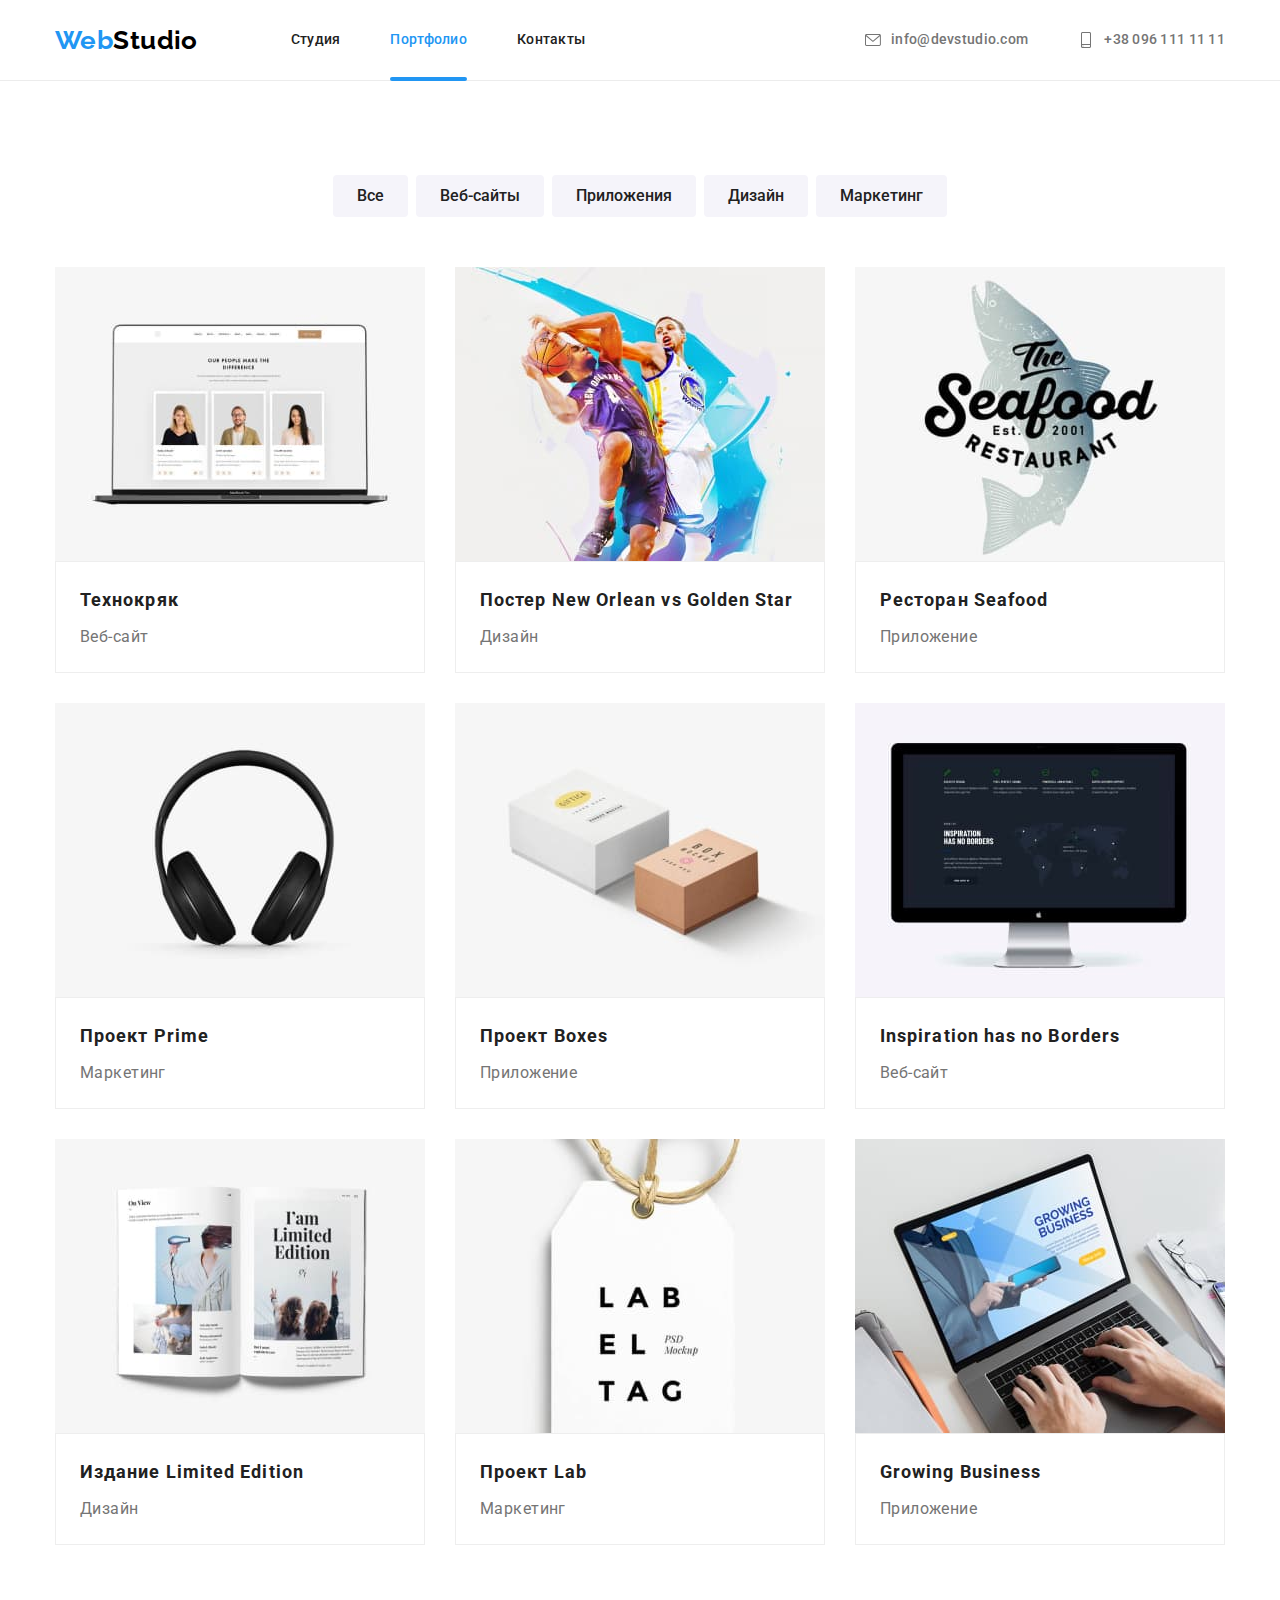
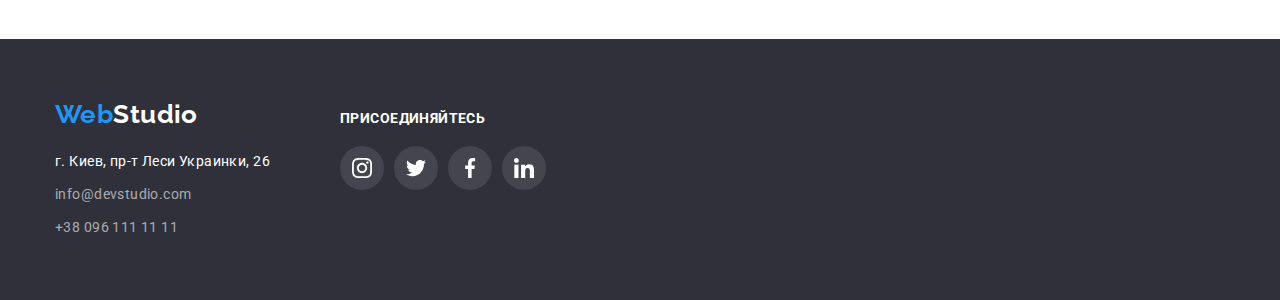
==== portfolio.html @ 27c14722 "files from previous work added" ====
<!DOCTYPE html>
<html lang="ru">

<head>
    <meta charset="UTF-8">
    <meta http-equiv="X-UA-Compatible" content="IE=edge">
    <meta name="viewport" content="width=device-width, initial-scale=1.0">
    <title>WebStudio</title>
    <link rel="preconnect" href="https://fonts.googleapis.com">
    <link rel="preconnect" href="https://fonts.gstatic.com" crossorigin>
    <link href="https://fonts.googleapis.com/css2?family=Raleway:wght@700&family=Roboto:wght@400;500;700;900&display=swap"
        rel="stylesheet">
    <link rel="stylesheet" href="https://cdnjs.cloudflare.com/ajax/libs/modern-normalize/1.1.0/modern-normalize.min.css">
    <link rel="stylesheet" href="./css/styles.css">
</head>

<body>
    <header class="header">
        <div class="container main-nav">
            <nav class="nav">
                <a href="#" lang="en" class="link logo"> <span>Web</span>Studio</a>
                <ul class="site-nav">
                    <li class="item"><a href="./index.html" class="link">Студия</a></li>
                    <li class="item"><a href="./portfolio.html" class="link current">Портфолио</a></li>
                    <li class="item"><a href="" class="link">Контакты</a></li>
                </ul>
            </nav>
            <ul class="contact-list">
                <li class="item">
                    <a href="mailto:info@devstudio.com" class="link contacts contacts-mail">
                        <svg class="contact-icon" width="16" height="16">
                            <use href="./images/icons.svg#icon-envelope"></use>
                        </svg>
                        info@devstudio.com
                    </a>
                </li>
                <li class="item">
                    <a href="tel:+380961111111" class="link contacts contacts-tel">
                        <svg class="contact-icon" width="16" height="16">
                            <use href="./images/icons.svg#icon-smartphone"></use>
                        </svg>
                        +38 096 111 11 11
                    </a>
                </li>
            </ul>
        </div>
    </header>
    <main>
        <section class="section portfolio-section">
            <div class="container">
                <h2 class="visually-hidden">Портфолио</h2>
                <ul class="list button-list">
                    <li class="item"><button type="button" class="button portfolio-button">Все</button></li>
                    <li class="item"><button type="button" class="button portfolio-button">Веб-сайты</button></li>
                    <li class="item"><button type="button" class="button portfolio-button">Приложения</button></li>
                    <li class="item"><button type="button" class="button portfolio-button">Дизайн</button></li>
                    <li class="item"><button type="button" class="button portfolio-button">Маркетинг</button></li>
                </ul>
                            
                <ul class="list portfolio-list">
                    <li class="item">
                        <a href="" class="link">
                            <div class="box">
                                <img src="./images/portfolio-1.jpg" alt="Визитки специалистов" width="370">
                                <p class="overlay">Ресурс предлагает комплексные предложения с разным уровнем функционала и сервисов. Все это позволит
                                    посетителю получить исчерпывающие сведения о компании или частном лице.</p>
                            </div>                            
                            <div class="portfolio-info">
                                <h3 class="title portfolio-title">Технокряк</h3>
                                <p class="portfolio-category">Веб-сайт</p>
                            </div>                            
                        </a>
                    </li>
                    <li class="item">
                        <a href="" class="link">
                            <div class="box">
                                <img src="./images/portfolio-2.jpg" alt="Двое мужчин играют в баскетбол" width="370">
                                <p class="overlay">Ресурс предлагает комплексные предложения с разным уровнем функционала и сервисов. Все это
                                    позволит посетителю получить исчерпывающие сведения о компании или частном лице.</p>
                            </div>                            
                            <div class="portfolio-info">
                                <h3 class="title portfolio-title">Постер <span lang="en">New Orlean vs Golden Star</span></h3>
                                <p class="portfolio-category">Дизайн</p>
                            </div>                            
                        </a>
                    </li>
                    <li class="item">
                        <a href="" class="link">
                            <div class="box">
                                <img src="./images/portfolio-3.jpg" alt="Эмблема ресторана с рыбой" width="370">
                                <p class="overlay">Ресурс предлагает комплексные предложения с разным уровнем функционала и сервисов. Все это
                                    позволит посетителю получить исчерпывающие сведения о компании или частном лице.</p>
                            </div>                            
                            <div class="portfolio-info">
                                <h3 class="title portfolio-title">Ресторан <span lang="en">Seafood</span></h3>
                                <p class="portfolio-category">Приложение</p>
                            </div>                            
                        </a>
                    </li>
                    <li class="item">
                        <a href="" class="link">
                            <div class="box">
                                <img src="./images/portfolio-4.jpg" alt="Наушники" width="370">
                                <p class="overlay">Ресурс предлагает комплексные предложения с разным уровнем функционала и сервисов. Все это
                                    позволит посетителю получить исчерпывающие сведения о компании или частном лице.</p>
                            </div>                            
                            <div class="portfolio-info">
                                <h3 class="title portfolio-title">Проект <span lang="en">Prime</span></h3>
                                <p class="portfolio-category">Маркетинг</p>
                            </div>                            
                        </a>
                    </li>
                    <li class="item">
                        <a href="" class="link">
                            <div class="box">
                                <img src="./images/portfolio-5.jpg" alt="Две коробки" width="370">
                                <p class="overlay">Ресурс предлагает комплексные предложения с разным уровнем функционала и сервисов. Все это
                                    позволит посетителю получить исчерпывающие сведения о компании или частном лице.</p>
                            </div>                            
                            <div class="portfolio-info">
                                <h3 class="title portfolio-title">Проект <span lang="en">Boxes</span></h3>
                                <p class="portfolio-category">Приложение</p>
                            </div>                            
                        </a>
                    </li>
                    <li class="item">
                        <a href="" class="link">
                            <div class="box">
                                <img src="./images/portfolio-6.jpg" alt="Монитор с текстом" width="370">
                                <p class="overlay">Ресурс предлагает комплексные предложения с разным уровнем функционала и сервисов. Все это
                                    позволит посетителю получить исчерпывающие сведения о компании или частном лице.</p>
                            </div>                            
                            <div class="portfolio-info">
                                <h3 lang="en" class="title portfolio-title">Inspiration has no Borders</h3>
                                <p class="portfolio-category">Веб-сайт</p>
                            </div>                            
                        </a>
                    </li>
                    <li class="item">
                        <a href="" class="link">
                            <div class="box">
                                <img src="./images/portfolio-7.jpg" alt="Раскрытый журнал" width="370">
                                <p class="overlay">Ресурс предлагает комплексные предложения с разным уровнем функционала и сервисов. Все это
                                    позволит посетителю получить исчерпывающие сведения о компании или частном лице.</p>
                            </div>                            
                            <div class="portfolio-info">
                                <h3 class="title portfolio-title">Издание <span lang="en">Limited Edition</span></h3>
                                <p class="portfolio-category">Дизайн</p>
                            </div>                            
                        </a>
                    </li>
                    <li class="item">
                        <a href="" class="link">
                            <div class="box">
                                <img src="./images/portfolio-8.jpg" alt="Этикетка с надписью" width="370">
                                <p class="overlay">Ресурс предлагает комплексные предложения с разным уровнем функционала и сервисов. Все это
                                    позволит посетителю получить исчерпывающие сведения о компании или частном лице.</p>
                            </div>                            
                            <div class="portfolio-info">
                                <h3 class="title portfolio-title">Проект <span lang="en">Lab</span></h3>
                                <p class="portfolio-category">Маркетинг</p>
                            </div>                            
                        </a>
                    </li>
                    <li class="item">
                        <a href="" class="link">
                            <div class="box">
                                <img src="./images/portfolio-9.jpg" alt="Руки на клавиатуре ноутбука" width="370">
                                <p class="overlay">Ресурс предлагает комплексные предложения с разным уровнем функционала и сервисов. Все это
                                    позволит посетителю получить исчерпывающие сведения о компании или частном лице.</p>
                            </div>                            
                            <div class="portfolio-info">
                                <h3 lang="en" class="title portfolio-title">Growing Business</h3>
                                <p class="portfolio-category">Приложение</p>
                            </div>                            
                        </a>
                    </li>
                </ul>
            </div>
        </section>
    </main>
    <footer class="footer">
        <div class="container">
            <section class="footer-contacts">
                <a href="#" lang="en" class="link logo"> <span>Web</span>Studio</a>
                <ul>
                    <li>
                        <address class="address">
                            г. Киев, пр-т Леси Украинки, 26
                        </address>
                    </li>
                    <li>
                        <a href="mailto:info@devstudio.com" class="link footer-contacts">info@devstudio.com</a>
                    </li>
                    <li>
                        <a href="tel:+380961111111" class="link footer-contacts">+38 096 111 11 11</a>
                    </li>
                </ul>
            </section>
            <section class="footer-soc-media">
                <h3 class="footer-soc-title">Присоединяйтесь</h3>
                <ul class="footer-soc-list list">
                    <li class="footer-soc-item">
                        <a href="" class="footer-soc-link link">
                            <svg class="footer-soc-icon" width="20" height="20">
                                <use href="./images/icons.svg#icon-instagram-2"></use>
                            </svg>
                        </a>
                    </li>
                    <li class="footer-soc-item">
                        <a href="" class="footer-soc-link link">
                            <svg class="footer-soc-icon" width="20" height="20">
                                <use href="./images/icons.svg#icon-twitter-1"></use>
                            </svg>
                        </a>
                    </li>
                    <li class="footer-soc-item">
                        <a href="" class="footer-soc-link link">
                            <svg class="footer-soc-icon" width="20" height="20">
                                <use href="./images/icons.svg#icon-facebook-1"></use>
                            </svg>
                        </a>
                    </li>
                    <li class="footer-soc-item">
                        <a href="" class="footer-soc-link link">
                            <svg class="footer-soc-icon" width="20" height="20">
                                <use href="./images/icons.svg#icon-linkedin-1"></use>
                            </svg>
                        </a>
                    </li>
                </ul>
            </section>
    
        </div>
    </footer>
</body>
        
</html>
---- css/styles.css ----
:root {
    --primary-text-color: #757575;
    --title-text-color: #212121;
    --accent-color: #2196F3;
    --primary-bg-color: #E5E5E5;
    --secondary-bg-color: #F5F4FA;
    --typical-margin: 30px;
}

/* Styles reset */
p,
h1,
h2,
h3,
h4,
h5,
h6 {
    margin: 0;
}

ul {
    margin: 0;
    padding-left: 0;
    list-style: none;
}

button {
    cursor: pointer;
}

a {
    color: currentColor;
}

img {
    display: block;
}

/* Common styles */
body {
    background-color: #FFFFFF;
    color: var(--primary-text-color);
    font-family: Roboto, sans-serif;
    letter-spacing: 0.03em;
    font-size: 14px;
}

.section {
    padding-top: 94px;
    padding-bottom: 94px;
}

.section:nth-child(3) {
    padding-top: 0;
}

.container {
    margin: 0 auto;
    width: 1200px;
    padding: 0 15px;
}

.link {
    text-decoration: none;
    color: inherit;
}

.title {
    color: var(--title-text-color);
}

.button {
    font-size: 16px;
    text-align: center;
    border-radius: 4px;
}

.visually-hidden {
    position: absolute;
    width: 1px;
    height: 1px;
    margin: -1px;
    border: 0;
    padding: 0;

    white-space: nowrap;
    clip-path: inset(100%);
    clip: rect(0 0 0 0);
    overflow: hidden;
}

/* Header */
.header {
    border-bottom: 1px solid #ECECEC;
}

.main-nav {
    display: flex;
    align-items: center;
}

.nav {
    display: flex;
    align-items: center;
}

.logo {
    color: #000000;
    font-family: Raleway, sans-serif;
    font-weight: 700;
    font-size: 26px;
    line-height: 1.19;
}

.logo>span {
    color: var(--accent-color);
}

/* Site nav */

.site-nav {
    display: flex;
    margin-left: 93px;
}

.site-nav .item:not(:last-child) {
    margin-right: 50px;
}

.site-nav .link {
    display: block;
    position: relative;
    padding-top: 32px;
    padding-bottom: 32px;

    color: var(--title-text-color);
    font-weight: 500;
    line-height: 1.14;
    letter-spacing: 0.02em;    

    transition: color 250ms cubic-bezier(0.4, 0, 0.2, 1);
}

.site-nav .link:hover,
.site-nav .link:focus {
    color: var(--accent-color);
}

.site-nav .link.current {
    color: var(--accent-color);
}

.current::before {
    content: '';
    position: absolute;
    width: 100%;
    height: 4px;
    left: 0;
    bottom: -1px;

    background: #2196F3;
    border-radius: 2px;
}

/* Contact links */
.contact-list {
    display: flex;
    margin-left: auto;
}

.contact-list.item {
    color: var(--primary-text-color);
}

.contacts {
    display: flex;
    font-weight: 500;
    line-height: 1.14;
    letter-spacing: 0.02em; 
}

.contact-list .item + .item {
    margin-left: 50px;
}

.contact-icon {
    margin-right: 10px;
    fill: var(--primary-text-color);
    
    transition: fill 250ms cubic-bezier(0.4, 0, 0.2, 1);
}

.contact-list a:hover .contact-icon,
.contact-list a:focus .contact-icon {
    fill: var(--accent-color);
}

.contacts,
.footer-contacts {
    transition: color 250ms cubic-bezier(0.4, 0, 0.2, 1);
}

.contacts:hover,
.contacts:focus, 
.footer-contacts:hover,
.footer-contacts:focus {
    color: var(--accent-color);
}

.hero,
.footer {
    background-color: #2F303A;
}

/* Hero */
.hero {
    padding-top: 200px;
    padding-bottom: 200px;
    margin-left: auto;
    margin-right: auto;
    max-width: 1600px;
    min-height: 600px;

    text-align: center;

    background-image: linear-gradient(rgba(47, 48, 58, 0.4), rgba(47, 48, 58, 0.4)), url('../images/hero.jpg');
    background-repeat: no-repeat;
    background-size: cover;
    background-position: center;
}

.hero-title {
    margin: 0 auto 30px;
    max-width: 696px;

    color: #FFFFFF;
    font-weight: 900;
    font-size: 44px;
    line-height: 1.36;
    letter-spacing: 0.06em;
    text-transform: uppercase;    
}

.hero-button {
    margin: 0 auto;
    padding: 10px 32px;
    min-width: 200px;

    color: #FFFFFF;
    background-color: var(--accent-color);
    border-color: transparent;
    box-shadow: 0px 4px 4px rgba(0, 0, 0, 0.15);

    font-weight: 700;
    line-height: 1.88;
    letter-spacing: 0.06em; 
}

.section-title {
    margin-bottom: 50px;

    font-weight: 700;
    font-size: 36px;
    line-height: 1.17;
    text-align: center;
}

.backdrop {
    position: fixed;
    width: 100vw;
    height: 100vh;
    top: 0;
    left: 0;
    z-index: 2;

    background: rgba(0, 0, 0, 0.2);
    opacity: 1;
    transition: opacity 250ms cubic-bezier(0.4, 0, 0.2, 1);
}

.modal {
    position: absolute;
    width: 528px;
    height: 581px;
    top: 50%;
    left: 50%;
    transform: translate(-50%, -50%) scale(1);
    z-index: 3;

    background: #FFFFFF;
    box-shadow: 0px 1px 3px rgba(0, 0, 0, 0.12), 0px 1px 1px rgba(0, 0, 0, 0.14), 0px 2px 1px rgba(0, 0, 0, 0.2);
    border-radius: 4px;

    transition: transform 250ms cubic-bezier(0.4, 0, 0.2, 1);
}

.is-hidden {
    visibility: hidden;
    opacity: 0;
    pointer-events: none;
}

.backdrop.is-hidden .modal {
    transform: translate(-50%, -50%) scale(0.8);
}

.modal-close {
    position: absolute;
    top: 8px;
    right: 8px;
    width: 30px;
    height: 30px;
    display: flex;
    justify-content: center;
    align-items: center;

    background: #FFFFFF;
    border: 1px solid rgba(0, 0, 0, 0.1);
    border-radius: 50%;
    fill: #000000;
}

/* Features */
.features-list {
    display: flex;
}

.features-list .item {
    width: calc((100% - 90px) / 4);
}

.features-list .item:not(:last-child) {
    margin-right: var(--typical-margin);
}

.icon-container {
    display: flex;
    justify-content: center;
    align-items: center;
    height: 120px;
    margin-bottom: 30px;

    border-radius: 4px;
    background-color: var(--secondary-bg-color);
}

.features-list .title {
    margin-bottom: 10px;

    font-size: 14px;
    line-height: 1.14;
    text-transform: uppercase;    
}

.features-list .text {
    line-height: 1.71;
}

/* What we do */
.examples-list {
    display: flex;
}

.examples-list .item {
    width: calc((100% - 60px) / 3);
}

.examples-list .item:not(:last-child) {
    margin-right: var(--typical-margin);
}

.examples-list .thumb {
    position: relative;
}

.examples-list .label {
    position: absolute;
    width: 100%;
    height: 70px;
    left: 0;
    bottom: 0;
    padding: 27px 0;
    background: rgba(47, 48, 58, 0.8);
    color: #FFFFFF;

    font-weight: 700;
    line-height: 16px;
    text-align: center;
    text-transform: uppercase;
}

/* Team */
.team {
    background-color: var(--secondary-bg-color);
    text-align: center;
}

.team-list {
    display: flex;
}

.team-list .item {
    width: calc((100% - 90px) / 4);
    background-color: #FFFFFF;
    box-shadow: 0px 1px 3px rgba(0, 0, 0, 0.12), 0px 1px 1px rgba(0, 0, 0, 0.14), 0px 2px 1px rgba(0, 0, 0, 0.2);
    border-radius: 0px 0px 4px 4px;
}

.team-list .item:not(:last-child) {
    margin-right: var(--typical-margin);
}

.team-list div {
    padding-top: 30px;
    padding-bottom: 30px;
}

.team-list .title {
    margin-bottom: 10px;

    font-weight: 500;
    font-size: 16px;
    line-height: 1.19;
}

.team-list p {
    margin-bottom: 16px;
}

.masters-soc-list,
.footer-soc-list {
    display: flex;
    justify-content: center;
}

.masters-soc-item,
.footer-soc-item {
    width: 44px;
    height: 44px;
    margin-left: 10px;
}

.masters-soc-item:first-child,
.footer-soc-item:first-child {
    margin-left: 0;
}

.masters-soc-link,
.footer-soc-link {
    display: flex;
    align-items: center; 
    justify-content: center;
    width: 100%;
    height: 100%;
    border-radius: 50%;
}

.masters-soc-link {
    fill: #AFB1B8;
    transition: fill 250ms cubic-bezier(0.4, 0, 0.2, 1), background-color 250ms cubic-bezier(0.4, 0, 0.2, 1);
}

.masters-soc-link:hover,
.masters-soc-link:focus {
    background-color: var(--accent-color);
    fill: #FFFFFF;
}

/* .masters-soc-link:hover .masters-soc-icon,
.masters-soc-link:focus .masters-soc-icon {
    fill: #FFFFFF;
} */

/* Clients */
.clients-list {
    display: flex;
    justify-content: center;
}

.clients-item {
    width: 170px;
    height: 92px;
    margin-left: 30px;
}

.clients-item:first-child {
    margin-left: 0;
}

.clients-link {
    display: flex;
    align-items: center;
    justify-content: center;
    width: 100%;
    height: 100%;
    border: 1px solid #AFB1B8;
    border-radius: 4px;
    fill: #AFB1B8;

    transition: fill 250ms cubic-bezier(0.4, 0, 0.2, 1), border-color 250ms cubic-bezier(0.4, 0, 0.2, 1);
}

.clients-link:hover,
.clients-link:focus {
    fill: var(--accent-color);
    border-color: var(--accent-color);
}

/* Footer */

.footer {
    padding-top: 60px;
    padding-bottom: 60px;
}

.footer .container {
    display: flex;
    align-items: baseline;
}

.footer-contacts {
    margin-right: 70px;
}

.footer .logo {
    display: inline-block;
    margin-bottom: 20px;

    color: #FFFFFF;
}

.address {
    margin-bottom: 9px;

    color: #FFFFFF;
    font-style: normal;
    line-height: 1.71;
}

.footer-contacts {
    color: rgba(255, 255, 255, 0.6);
    line-height: 1.71;
}

.footer li {
    margin-bottom: 9px;
}

.footer li:last-child {
    margin-bottom: 0;
}

.footer-soc-title {
    margin-bottom: 20px;

    font-size: 14px;
    line-height: 16px;
    text-transform: uppercase;
    color: #FFFFFF;
}

.footer-soc-link {
    fill: #FFFFFF;
    background: rgba(255, 255, 255, 0.1);

    transition: background-color 250ms cubic-bezier(0.4, 0, 0.2, 1);
}

.footer-soc-link:hover,
.footer-soc-link:focus {
    background-color: var(--accent-color);
}

/* Portfolio */

.button-list {
    display: flex;
    justify-content: center;
    margin-bottom: 50px;
    
    text-align: center;
}

.button-list .item:not(:last-child) {
    margin-right: 8px;
}

.portfolio-button {
    padding: 6px 22px;
        
    background-color: var(--secondary-bg-color);
    border-color: transparent;
    color: var(--title-text-color);
    font-weight: 500;
    line-height: 1.62;
}

.button {
    transition: background-color 250ms cubic-bezier(0.4, 0, 0.2, 1), color 250ms cubic-bezier(0.4, 0, 0.2, 1), filter 250ms cubic-bezier(0.4, 0, 0.2, 1);
}

.button:hover,
.button:focus {
    background-color: var(--accent-color);
    color: #FFFFFF;
    filter: drop-shadow(0px 4px 4px rgba(0, 0, 0, 0.25));
}

.portfolio-list {
    display: flex;
    flex-wrap: wrap;
}

.portfolio-list .item {
    width: calc((100% - 60px) / 3);

    background: #FFFFFF;

    transition: filter 250ms cubic-bezier(0.4, 0, 0.2, 1);
}

.portfolio-list .item:not(:nth-child(3n)) {
    margin-right: var(--typical-margin);
}

.portfolio-list .item:not(:nth-last-child(-n + 3)) {
    margin-bottom: var(--typical-margin);
}

.portfolio-list .item:hover {
    filter: drop-shadow(0px 4px 4px rgba(0, 0, 0, 0.25));
}

.portfolio-list .item:hover .overlay {
    transform: translateY(-100%);
}

.box {
    position: relative;
    overflow: hidden;
}

.overlay {
    position: absolute;
    width: 100%;
    height: 100%;
    top: 100%;
    left: 0;
    padding: 63px 24px;

    font-size: 18px;
    line-height: 1.56;

    background: rgba(33, 150, 243, 0.9);
    color: #FFFFFF;

    transition: transform 250ms cubic-bezier(0.4, 0, 0.2, 1);
}

.portfolio-info {
    padding: 20px 24px;
    border: 1px solid #EEEEEE;
}

.portfolio-title {
    margin-bottom: 4px;

    font-size: 18px;
    line-height: 2;
    letter-spacing: 0.06em;
}

.portfolio-category {
    color: var(--primary-text-color);
    font-size: 16px;
    line-height: 1.88;
    text-decoration: none;
}

.portfolio-title,
.portfolio-category {
    text-align: left;
}
/*цвет заголовков #212121*/
/*цвет текста, телефон и адрес #757575*/
/*акцент #2196F3*/
/* белый #ffffff */
/* фон героя, футера #2F303A */
/* фон меню 2 стр, фон команды, фон меню примеров #F5F4FA */
/* основной фон #E5E5E5 */
/* фон карточек команды #ffffff*/
/* фон примеров работ #EEEEEE */
/* адрес в футере rgba(255, 255, 255, 0.6) */
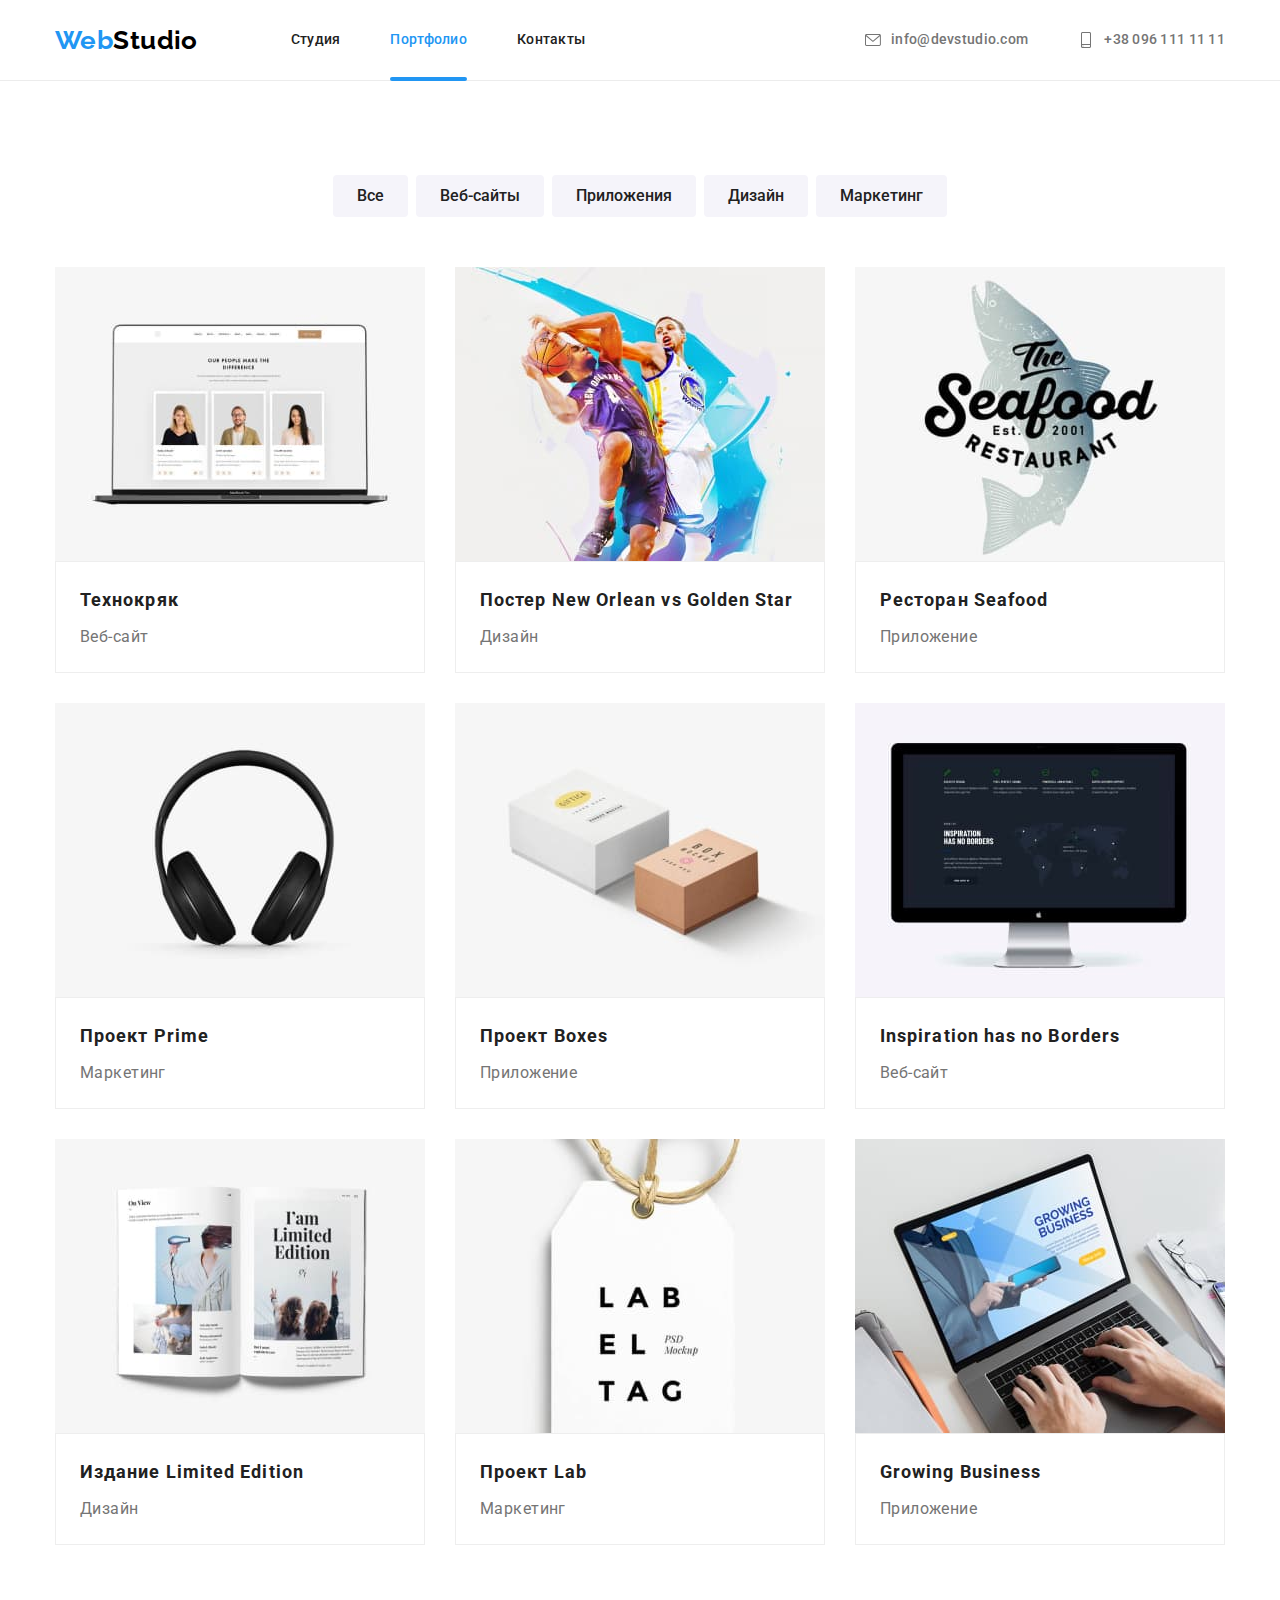
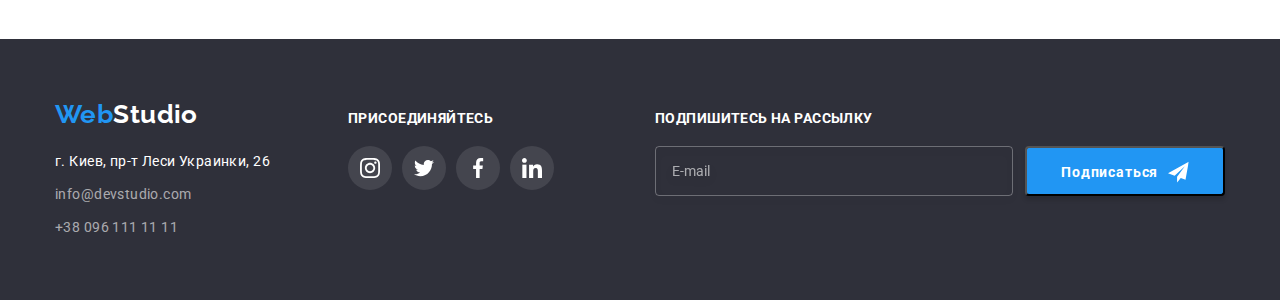
==== commit 0a3758b5: "changed footer in portfolio" ====
--- a/portfolio.html
+++ b/portfolio.html
@@ -1,238 +1,366 @@
 <!DOCTYPE html>
 <html lang="ru">
+  <head>
+    <meta charset="UTF-8" />
+    <meta http-equiv="X-UA-Compatible" content="IE=edge" />
+    <meta name="viewport" content="width=device-width, initial-scale=1.0" />
+    <title>WebStudio</title>
+    <link rel="preconnect" href="https://fonts.googleapis.com" />
+    <link rel="preconnect" href="https://fonts.gstatic.com" crossorigin />
+    <link
+      href="https://fonts.googleapis.com/css2?family=Raleway:wght@700&family=Roboto:wght@400;500;700;900&display=swap"
+      rel="stylesheet"
+    />
+    <link
+      rel="stylesheet"
+      href="https://cdnjs.cloudflare.com/ajax/libs/modern-normalize/1.1.0/modern-normalize.min.css"
+    />
+    <link rel="stylesheet" href="./css/styles.css" />
+  </head>
 
-<head>
-    <meta charset="UTF-8">
-    <meta http-equiv="X-UA-Compatible" content="IE=edge">
-    <meta name="viewport" content="width=device-width, initial-scale=1.0">
-    <title>WebStudio</title>
-    <link rel="preconnect" href="https://fonts.googleapis.com">
-    <link rel="preconnect" href="https://fonts.gstatic.com" crossorigin>
-    <link href="https://fonts.googleapis.com/css2?family=Raleway:wght@700&family=Roboto:wght@400;500;700;900&display=swap"
-        rel="stylesheet">
-    <link rel="stylesheet" href="https://cdnjs.cloudflare.com/ajax/libs/modern-normalize/1.1.0/modern-normalize.min.css">
-    <link rel="stylesheet" href="./css/styles.css">
-</head>
-
-<body>
+  <body>
     <header class="header">
-        <div class="container main-nav">
-            <nav class="nav">
-                <a href="#" lang="en" class="link logo"> <span>Web</span>Studio</a>
-                <ul class="site-nav">
-                    <li class="item"><a href="./index.html" class="link">Студия</a></li>
-                    <li class="item"><a href="./portfolio.html" class="link current">Портфолио</a></li>
-                    <li class="item"><a href="" class="link">Контакты</a></li>
-                </ul>
-            </nav>
-            <ul class="contact-list">
-                <li class="item">
-                    <a href="mailto:info@devstudio.com" class="link contacts contacts-mail">
-                        <svg class="contact-icon" width="16" height="16">
-                            <use href="./images/icons.svg#icon-envelope"></use>
-                        </svg>
-                        info@devstudio.com
-                    </a>
-                </li>
-                <li class="item">
-                    <a href="tel:+380961111111" class="link contacts contacts-tel">
-                        <svg class="contact-icon" width="16" height="16">
-                            <use href="./images/icons.svg#icon-smartphone"></use>
-                        </svg>
-                        +38 096 111 11 11
-                    </a>
-                </li>
-            </ul>
-        </div>
+      <div class="container main-nav">
+        <nav class="nav">
+          <a href="#" lang="en" class="link logo"> <span>Web</span>Studio</a>
+          <ul class="site-nav">
+            <li class="item"><a href="./index.html" class="link">Студия</a></li>
+            <li class="item">
+              <a href="./portfolio.html" class="link current">Портфолио</a>
+            </li>
+            <li class="item"><a href="" class="link">Контакты</a></li>
+          </ul>
+        </nav>
+        <ul class="contact-list">
+          <li class="item">
+            <a
+              href="mailto:info@devstudio.com"
+              class="link contacts contacts-mail"
+            >
+              <svg class="contact-icon" width="16" height="16">
+                <use href="./images/icons.svg#icon-envelope"></use>
+              </svg>
+              info@devstudio.com
+            </a>
+          </li>
+          <li class="item">
+            <a href="tel:+380961111111" class="link contacts contacts-tel">
+              <svg class="contact-icon" width="16" height="16">
+                <use href="./images/icons.svg#icon-smartphone"></use>
+              </svg>
+              +38 096 111 11 11
+            </a>
+          </li>
+        </ul>
+      </div>
     </header>
     <main>
-        <section class="section portfolio-section">
-            <div class="container">
-                <h2 class="visually-hidden">Портфолио</h2>
-                <ul class="list button-list">
-                    <li class="item"><button type="button" class="button portfolio-button">Все</button></li>
-                    <li class="item"><button type="button" class="button portfolio-button">Веб-сайты</button></li>
-                    <li class="item"><button type="button" class="button portfolio-button">Приложения</button></li>
-                    <li class="item"><button type="button" class="button portfolio-button">Дизайн</button></li>
-                    <li class="item"><button type="button" class="button portfolio-button">Маркетинг</button></li>
-                </ul>
-                            
-                <ul class="list portfolio-list">
-                    <li class="item">
-                        <a href="" class="link">
-                            <div class="box">
-                                <img src="./images/portfolio-1.jpg" alt="Визитки специалистов" width="370">
-                                <p class="overlay">Ресурс предлагает комплексные предложения с разным уровнем функционала и сервисов. Все это позволит
-                                    посетителю получить исчерпывающие сведения о компании или частном лице.</p>
-                            </div>                            
-                            <div class="portfolio-info">
-                                <h3 class="title portfolio-title">Технокряк</h3>
-                                <p class="portfolio-category">Веб-сайт</p>
-                            </div>                            
-                        </a>
-                    </li>
-                    <li class="item">
-                        <a href="" class="link">
-                            <div class="box">
-                                <img src="./images/portfolio-2.jpg" alt="Двое мужчин играют в баскетбол" width="370">
-                                <p class="overlay">Ресурс предлагает комплексные предложения с разным уровнем функционала и сервисов. Все это
-                                    позволит посетителю получить исчерпывающие сведения о компании или частном лице.</p>
-                            </div>                            
-                            <div class="portfolio-info">
-                                <h3 class="title portfolio-title">Постер <span lang="en">New Orlean vs Golden Star</span></h3>
-                                <p class="portfolio-category">Дизайн</p>
-                            </div>                            
-                        </a>
-                    </li>
-                    <li class="item">
-                        <a href="" class="link">
-                            <div class="box">
-                                <img src="./images/portfolio-3.jpg" alt="Эмблема ресторана с рыбой" width="370">
-                                <p class="overlay">Ресурс предлагает комплексные предложения с разным уровнем функционала и сервисов. Все это
-                                    позволит посетителю получить исчерпывающие сведения о компании или частном лице.</p>
-                            </div>                            
-                            <div class="portfolio-info">
-                                <h3 class="title portfolio-title">Ресторан <span lang="en">Seafood</span></h3>
-                                <p class="portfolio-category">Приложение</p>
-                            </div>                            
-                        </a>
-                    </li>
-                    <li class="item">
-                        <a href="" class="link">
-                            <div class="box">
-                                <img src="./images/portfolio-4.jpg" alt="Наушники" width="370">
-                                <p class="overlay">Ресурс предлагает комплексные предложения с разным уровнем функционала и сервисов. Все это
-                                    позволит посетителю получить исчерпывающие сведения о компании или частном лице.</p>
-                            </div>                            
-                            <div class="portfolio-info">
-                                <h3 class="title portfolio-title">Проект <span lang="en">Prime</span></h3>
-                                <p class="portfolio-category">Маркетинг</p>
-                            </div>                            
-                        </a>
-                    </li>
-                    <li class="item">
-                        <a href="" class="link">
-                            <div class="box">
-                                <img src="./images/portfolio-5.jpg" alt="Две коробки" width="370">
-                                <p class="overlay">Ресурс предлагает комплексные предложения с разным уровнем функционала и сервисов. Все это
-                                    позволит посетителю получить исчерпывающие сведения о компании или частном лице.</p>
-                            </div>                            
-                            <div class="portfolio-info">
-                                <h3 class="title portfolio-title">Проект <span lang="en">Boxes</span></h3>
-                                <p class="portfolio-category">Приложение</p>
-                            </div>                            
-                        </a>
-                    </li>
-                    <li class="item">
-                        <a href="" class="link">
-                            <div class="box">
-                                <img src="./images/portfolio-6.jpg" alt="Монитор с текстом" width="370">
-                                <p class="overlay">Ресурс предлагает комплексные предложения с разным уровнем функционала и сервисов. Все это
-                                    позволит посетителю получить исчерпывающие сведения о компании или частном лице.</p>
-                            </div>                            
-                            <div class="portfolio-info">
-                                <h3 lang="en" class="title portfolio-title">Inspiration has no Borders</h3>
-                                <p class="portfolio-category">Веб-сайт</p>
-                            </div>                            
-                        </a>
-                    </li>
-                    <li class="item">
-                        <a href="" class="link">
-                            <div class="box">
-                                <img src="./images/portfolio-7.jpg" alt="Раскрытый журнал" width="370">
-                                <p class="overlay">Ресурс предлагает комплексные предложения с разным уровнем функционала и сервисов. Все это
-                                    позволит посетителю получить исчерпывающие сведения о компании или частном лице.</p>
-                            </div>                            
-                            <div class="portfolio-info">
-                                <h3 class="title portfolio-title">Издание <span lang="en">Limited Edition</span></h3>
-                                <p class="portfolio-category">Дизайн</p>
-                            </div>                            
-                        </a>
-                    </li>
-                    <li class="item">
-                        <a href="" class="link">
-                            <div class="box">
-                                <img src="./images/portfolio-8.jpg" alt="Этикетка с надписью" width="370">
-                                <p class="overlay">Ресурс предлагает комплексные предложения с разным уровнем функционала и сервисов. Все это
-                                    позволит посетителю получить исчерпывающие сведения о компании или частном лице.</p>
-                            </div>                            
-                            <div class="portfolio-info">
-                                <h3 class="title portfolio-title">Проект <span lang="en">Lab</span></h3>
-                                <p class="portfolio-category">Маркетинг</p>
-                            </div>                            
-                        </a>
-                    </li>
-                    <li class="item">
-                        <a href="" class="link">
-                            <div class="box">
-                                <img src="./images/portfolio-9.jpg" alt="Руки на клавиатуре ноутбука" width="370">
-                                <p class="overlay">Ресурс предлагает комплексные предложения с разным уровнем функционала и сервисов. Все это
-                                    позволит посетителю получить исчерпывающие сведения о компании или частном лице.</p>
-                            </div>                            
-                            <div class="portfolio-info">
-                                <h3 lang="en" class="title portfolio-title">Growing Business</h3>
-                                <p class="portfolio-category">Приложение</p>
-                            </div>                            
-                        </a>
-                    </li>
-                </ul>
-            </div>
-        </section>
+      <section class="section portfolio-section">
+        <div class="container">
+          <h2 class="visually-hidden">Портфолио</h2>
+          <ul class="list button-list">
+            <li class="item">
+              <button type="button" class="button portfolio-button">Все</button>
+            </li>
+            <li class="item">
+              <button type="button" class="button portfolio-button">
+                Веб-сайты
+              </button>
+            </li>
+            <li class="item">
+              <button type="button" class="button portfolio-button">
+                Приложения
+              </button>
+            </li>
+            <li class="item">
+              <button type="button" class="button portfolio-button">
+                Дизайн
+              </button>
+            </li>
+            <li class="item">
+              <button type="button" class="button portfolio-button">
+                Маркетинг
+              </button>
+            </li>
+          </ul>
+
+          <ul class="list portfolio-list">
+            <li class="item">
+              <a href="" class="link">
+                <div class="box">
+                  <img
+                    src="./images/portfolio-1.jpg"
+                    alt="Визитки специалистов"
+                    width="370"
+                  />
+                  <p class="overlay">
+                    Ресурс предлагает комплексные предложения с разным уровнем
+                    функционала и сервисов. Все это позволит посетителю получить
+                    исчерпывающие сведения о компании или частном лице.
+                  </p>
+                </div>
+                <div class="portfolio-info">
+                  <h3 class="title portfolio-title">Технокряк</h3>
+                  <p class="portfolio-category">Веб-сайт</p>
+                </div>
+              </a>
+            </li>
+            <li class="item">
+              <a href="" class="link">
+                <div class="box">
+                  <img
+                    src="./images/portfolio-2.jpg"
+                    alt="Двое мужчин играют в баскетбол"
+                    width="370"
+                  />
+                  <p class="overlay">
+                    Ресурс предлагает комплексные предложения с разным уровнем
+                    функционала и сервисов. Все это позволит посетителю получить
+                    исчерпывающие сведения о компании или частном лице.
+                  </p>
+                </div>
+                <div class="portfolio-info">
+                  <h3 class="title portfolio-title">
+                    Постер <span lang="en">New Orlean vs Golden Star</span>
+                  </h3>
+                  <p class="portfolio-category">Дизайн</p>
+                </div>
+              </a>
+            </li>
+            <li class="item">
+              <a href="" class="link">
+                <div class="box">
+                  <img
+                    src="./images/portfolio-3.jpg"
+                    alt="Эмблема ресторана с рыбой"
+                    width="370"
+                  />
+                  <p class="overlay">
+                    Ресурс предлагает комплексные предложения с разным уровнем
+                    функционала и сервисов. Все это позволит посетителю получить
+                    исчерпывающие сведения о компании или частном лице.
+                  </p>
+                </div>
+                <div class="portfolio-info">
+                  <h3 class="title portfolio-title">
+                    Ресторан <span lang="en">Seafood</span>
+                  </h3>
+                  <p class="portfolio-category">Приложение</p>
+                </div>
+              </a>
+            </li>
+            <li class="item">
+              <a href="" class="link">
+                <div class="box">
+                  <img
+                    src="./images/portfolio-4.jpg"
+                    alt="Наушники"
+                    width="370"
+                  />
+                  <p class="overlay">
+                    Ресурс предлагает комплексные предложения с разным уровнем
+                    функционала и сервисов. Все это позволит посетителю получить
+                    исчерпывающие сведения о компании или частном лице.
+                  </p>
+                </div>
+                <div class="portfolio-info">
+                  <h3 class="title portfolio-title">
+                    Проект <span lang="en">Prime</span>
+                  </h3>
+                  <p class="portfolio-category">Маркетинг</p>
+                </div>
+              </a>
+            </li>
+            <li class="item">
+              <a href="" class="link">
+                <div class="box">
+                  <img
+                    src="./images/portfolio-5.jpg"
+                    alt="Две коробки"
+                    width="370"
+                  />
+                  <p class="overlay">
+                    Ресурс предлагает комплексные предложения с разным уровнем
+                    функционала и сервисов. Все это позволит посетителю получить
+                    исчерпывающие сведения о компании или частном лице.
+                  </p>
+                </div>
+                <div class="portfolio-info">
+                  <h3 class="title portfolio-title">
+                    Проект <span lang="en">Boxes</span>
+                  </h3>
+                  <p class="portfolio-category">Приложение</p>
+                </div>
+              </a>
+            </li>
+            <li class="item">
+              <a href="" class="link">
+                <div class="box">
+                  <img
+                    src="./images/portfolio-6.jpg"
+                    alt="Монитор с текстом"
+                    width="370"
+                  />
+                  <p class="overlay">
+                    Ресурс предлагает комплексные предложения с разным уровнем
+                    функционала и сервисов. Все это позволит посетителю получить
+                    исчерпывающие сведения о компании или частном лице.
+                  </p>
+                </div>
+                <div class="portfolio-info">
+                  <h3 lang="en" class="title portfolio-title">
+                    Inspiration has no Borders
+                  </h3>
+                  <p class="portfolio-category">Веб-сайт</p>
+                </div>
+              </a>
+            </li>
+            <li class="item">
+              <a href="" class="link">
+                <div class="box">
+                  <img
+                    src="./images/portfolio-7.jpg"
+                    alt="Раскрытый журнал"
+                    width="370"
+                  />
+                  <p class="overlay">
+                    Ресурс предлагает комплексные предложения с разным уровнем
+                    функционала и сервисов. Все это позволит посетителю получить
+                    исчерпывающие сведения о компании или частном лице.
+                  </p>
+                </div>
+                <div class="portfolio-info">
+                  <h3 class="title portfolio-title">
+                    Издание <span lang="en">Limited Edition</span>
+                  </h3>
+                  <p class="portfolio-category">Дизайн</p>
+                </div>
+              </a>
+            </li>
+            <li class="item">
+              <a href="" class="link">
+                <div class="box">
+                  <img
+                    src="./images/portfolio-8.jpg"
+                    alt="Этикетка с надписью"
+                    width="370"
+                  />
+                  <p class="overlay">
+                    Ресурс предлагает комплексные предложения с разным уровнем
+                    функционала и сервисов. Все это позволит посетителю получить
+                    исчерпывающие сведения о компании или частном лице.
+                  </p>
+                </div>
+                <div class="portfolio-info">
+                  <h3 class="title portfolio-title">
+                    Проект <span lang="en">Lab</span>
+                  </h3>
+                  <p class="portfolio-category">Маркетинг</p>
+                </div>
+              </a>
+            </li>
+            <li class="item">
+              <a href="" class="link">
+                <div class="box">
+                  <img
+                    src="./images/portfolio-9.jpg"
+                    alt="Руки на клавиатуре ноутбука"
+                    width="370"
+                  />
+                  <p class="overlay">
+                    Ресурс предлагает комплексные предложения с разным уровнем
+                    функционала и сервисов. Все это позволит посетителю получить
+                    исчерпывающие сведения о компании или частном лице.
+                  </p>
+                </div>
+                <div class="portfolio-info">
+                  <h3 lang="en" class="title portfolio-title">
+                    Growing Business
+                  </h3>
+                  <p class="portfolio-category">Приложение</p>
+                </div>
+              </a>
+            </li>
+          </ul>
+        </div>
+      </section>
     </main>
     <footer class="footer">
-        <div class="container">
-            <section class="footer-contacts">
-                <a href="#" lang="en" class="link logo"> <span>Web</span>Studio</a>
-                <ul>
-                    <li>
-                        <address class="address">
-                            г. Киев, пр-т Леси Украинки, 26
-                        </address>
-                    </li>
-                    <li>
-                        <a href="mailto:info@devstudio.com" class="link footer-contacts">info@devstudio.com</a>
-                    </li>
-                    <li>
-                        <a href="tel:+380961111111" class="link footer-contacts">+38 096 111 11 11</a>
-                    </li>
-                </ul>
-            </section>
-            <section class="footer-soc-media">
-                <h3 class="footer-soc-title">Присоединяйтесь</h3>
-                <ul class="footer-soc-list list">
-                    <li class="footer-soc-item">
-                        <a href="" class="footer-soc-link link">
-                            <svg class="footer-soc-icon" width="20" height="20">
-                                <use href="./images/icons.svg#icon-instagram-2"></use>
-                            </svg>
-                        </a>
-                    </li>
-                    <li class="footer-soc-item">
-                        <a href="" class="footer-soc-link link">
-                            <svg class="footer-soc-icon" width="20" height="20">
-                                <use href="./images/icons.svg#icon-twitter-1"></use>
-                            </svg>
-                        </a>
-                    </li>
-                    <li class="footer-soc-item">
-                        <a href="" class="footer-soc-link link">
-                            <svg class="footer-soc-icon" width="20" height="20">
-                                <use href="./images/icons.svg#icon-facebook-1"></use>
-                            </svg>
-                        </a>
-                    </li>
-                    <li class="footer-soc-item">
-                        <a href="" class="footer-soc-link link">
-                            <svg class="footer-soc-icon" width="20" height="20">
-                                <use href="./images/icons.svg#icon-linkedin-1"></use>
-                            </svg>
-                        </a>
-                    </li>
-                </ul>
-            </section>
-    
-        </div>
+      <div class="container">
+        <section class="footer-contacts">
+          <a href="#" lang="en" class="link logo"> <span>Web</span>Studio</a>
+          <ul>
+            <li>
+              <address class="address">г. Киев, пр-т Леси Украинки, 26</address>
+            </li>
+            <li>
+              <a href="mailto:info@devstudio.com" class="link footer-contacts"
+                >info@devstudio.com</a
+              >
+            </li>
+            <li>
+              <a href="tel:+380961111111" class="link footer-contacts"
+                >+38 096 111 11 11</a
+              >
+            </li>
+          </ul>
+        </section>
+        <section class="footer-soc-media">
+          <h3 class="footer-soc-title">Присоединяйтесь</h3>
+          <ul class="footer-soc-list list">
+            <li class="footer-soc-item">
+              <a href="" class="footer-soc-link link">
+                <svg class="footer-soc-icon" width="20" height="20">
+                  <use href="./images/icons.svg#icon-instagram-2"></use>
+                </svg>
+              </a>
+            </li>
+            <li class="footer-soc-item">
+              <a href="" class="footer-soc-link link">
+                <svg class="footer-soc-icon" width="20" height="20">
+                  <use href="./images/icons.svg#icon-twitter-1"></use>
+                </svg>
+              </a>
+            </li>
+            <li class="footer-soc-item">
+              <a href="" class="footer-soc-link link">
+                <svg class="footer-soc-icon" width="20" height="20">
+                  <use href="./images/icons.svg#icon-facebook-1"></use>
+                </svg>
+              </a>
+            </li>
+            <li class="footer-soc-item">
+              <a href="" class="footer-soc-link link">
+                <svg class="footer-soc-icon" width="20" height="20">
+                  <use href="./images/icons.svg#icon-linkedin-1"></use>
+                </svg>
+              </a>
+            </li>
+          </ul>
+        </section>
+        <section class="footer-form">
+          <form action="">
+            <h3 class="footer-form-title">Подпишитесь на рассылку</h3>
+            <div class="footer-send">
+              <input
+                type="email"
+                name="email"
+                id=""
+                placeholder="E-mail"
+                class="footer-email"
+              />
+              <button type="submit" class="subscribe-button">
+                <div class="subscribe-content">
+                  <span class="subscribe-text">Подписаться</span>
+                  <svg class="subscribe-icon" width="24" height="24">
+                    <use href="./images/icons.svg#icon-send"></use>
+                  </svg>
+                </div>
+              </button>
+            </div>
+          </form>
+        </section>
+      </div>
     </footer>
-</body>
-        
-</html>+  </body>
+</html>
--- a/css/styles.css
+++ b/css/styles.css
@@ -1,10 +1,10 @@
 :root {
-    --primary-text-color: #757575;
-    --title-text-color: #212121;
-    --accent-color: #2196F3;
-    --primary-bg-color: #E5E5E5;
-    --secondary-bg-color: #F5F4FA;
-    --typical-margin: 30px;
+  --primary-text-color: #757575;
+  --title-text-color: #212121;
+  --accent-color: #2196f3;
+  --primary-bg-color: #e5e5e5;
+  --secondary-bg-color: #f5f4fa;
+  --typical-margin: 30px;
 }
 
 /* Styles reset */
@@ -15,455 +15,616 @@
 h4,
 h5,
 h6 {
-    margin: 0;
+  margin: 0;
 }
 
 ul {
-    margin: 0;
-    padding-left: 0;
-    list-style: none;
+  margin: 0;
+  padding-left: 0;
+  list-style: none;
 }
 
 button {
-    cursor: pointer;
+  cursor: pointer;
 }
 
 a {
-    color: currentColor;
+  color: currentColor;
 }
 
 img {
-    display: block;
+  display: block;
 }
 
 /* Common styles */
 body {
-    background-color: #FFFFFF;
-    color: var(--primary-text-color);
-    font-family: Roboto, sans-serif;
-    letter-spacing: 0.03em;
-    font-size: 14px;
+  background-color: #ffffff;
+  color: var(--primary-text-color);
+  font-family: Roboto, sans-serif;
+  letter-spacing: 0.03em;
+  font-size: 14px;
 }
 
 .section {
-    padding-top: 94px;
-    padding-bottom: 94px;
+  padding-top: 94px;
+  padding-bottom: 94px;
 }
 
 .section:nth-child(3) {
-    padding-top: 0;
+  padding-top: 0;
 }
 
 .container {
-    margin: 0 auto;
-    width: 1200px;
-    padding: 0 15px;
+  margin: 0 auto;
+  width: 1200px;
+  padding: 0 15px;
 }
 
 .link {
-    text-decoration: none;
-    color: inherit;
+  text-decoration: none;
+  color: inherit;
 }
 
 .title {
-    color: var(--title-text-color);
+  color: var(--title-text-color);
 }
 
 .button {
-    font-size: 16px;
-    text-align: center;
-    border-radius: 4px;
+  font-size: 16px;
+  text-align: center;
+  border-radius: 4px;
 }
 
 .visually-hidden {
-    position: absolute;
-    width: 1px;
-    height: 1px;
-    margin: -1px;
-    border: 0;
-    padding: 0;
-
-    white-space: nowrap;
-    clip-path: inset(100%);
-    clip: rect(0 0 0 0);
-    overflow: hidden;
+  position: absolute;
+  width: 1px;
+  height: 1px;
+  margin: -1px;
+  border: 0;
+  padding: 0;
+
+  white-space: nowrap;
+  clip-path: inset(100%);
+  clip: rect(0 0 0 0);
+  overflow: hidden;
 }
 
 /* Header */
 .header {
-    border-bottom: 1px solid #ECECEC;
+  border-bottom: 1px solid #ececec;
 }
 
 .main-nav {
-    display: flex;
-    align-items: center;
+  display: flex;
+  align-items: center;
 }
 
 .nav {
-    display: flex;
-    align-items: center;
+  display: flex;
+  align-items: center;
 }
 
 .logo {
-    color: #000000;
-    font-family: Raleway, sans-serif;
-    font-weight: 700;
-    font-size: 26px;
-    line-height: 1.19;
-}
-
-.logo>span {
-    color: var(--accent-color);
+  color: #000000;
+  font-family: Raleway, sans-serif;
+  font-weight: 700;
+  font-size: 26px;
+  line-height: 1.19;
+}
+
+.logo > span {
+  color: var(--accent-color);
 }
 
 /* Site nav */
 
 .site-nav {
-    display: flex;
-    margin-left: 93px;
+  display: flex;
+  margin-left: 93px;
 }
 
 .site-nav .item:not(:last-child) {
-    margin-right: 50px;
+  margin-right: 50px;
 }
 
 .site-nav .link {
-    display: block;
-    position: relative;
-    padding-top: 32px;
-    padding-bottom: 32px;
-
-    color: var(--title-text-color);
-    font-weight: 500;
-    line-height: 1.14;
-    letter-spacing: 0.02em;    
-
-    transition: color 250ms cubic-bezier(0.4, 0, 0.2, 1);
+  display: block;
+  position: relative;
+  padding-top: 32px;
+  padding-bottom: 32px;
+
+  color: var(--title-text-color);
+  font-weight: 500;
+  line-height: 1.14;
+  letter-spacing: 0.02em;
+
+  transition: color 250ms cubic-bezier(0.4, 0, 0.2, 1);
 }
 
 .site-nav .link:hover,
 .site-nav .link:focus {
-    color: var(--accent-color);
+  color: var(--accent-color);
 }
 
 .site-nav .link.current {
-    color: var(--accent-color);
+  color: var(--accent-color);
 }
 
 .current::before {
-    content: '';
-    position: absolute;
-    width: 100%;
-    height: 4px;
-    left: 0;
-    bottom: -1px;
-
-    background: #2196F3;
-    border-radius: 2px;
+  content: "";
+  position: absolute;
+  width: 100%;
+  height: 4px;
+  left: 0;
+  bottom: -1px;
+
+  background: #2196f3;
+  border-radius: 2px;
 }
 
 /* Contact links */
 .contact-list {
-    display: flex;
-    margin-left: auto;
+  display: flex;
+  margin-left: auto;
 }
 
 .contact-list.item {
-    color: var(--primary-text-color);
+  color: var(--primary-text-color);
 }
 
 .contacts {
-    display: flex;
-    font-weight: 500;
-    line-height: 1.14;
-    letter-spacing: 0.02em; 
+  display: flex;
+  font-weight: 500;
+  line-height: 1.14;
+  letter-spacing: 0.02em;
 }
 
 .contact-list .item + .item {
-    margin-left: 50px;
+  margin-left: 50px;
 }
 
 .contact-icon {
-    margin-right: 10px;
-    fill: var(--primary-text-color);
-    
-    transition: fill 250ms cubic-bezier(0.4, 0, 0.2, 1);
+  margin-right: 10px;
+  fill: var(--primary-text-color);
+
+  transition: fill 250ms cubic-bezier(0.4, 0, 0.2, 1);
 }
 
 .contact-list a:hover .contact-icon,
 .contact-list a:focus .contact-icon {
-    fill: var(--accent-color);
+  fill: var(--accent-color);
 }
 
 .contacts,
 .footer-contacts {
-    transition: color 250ms cubic-bezier(0.4, 0, 0.2, 1);
+  transition: color 250ms cubic-bezier(0.4, 0, 0.2, 1);
 }
 
 .contacts:hover,
-.contacts:focus, 
+.contacts:focus,
 .footer-contacts:hover,
 .footer-contacts:focus {
-    color: var(--accent-color);
+  color: var(--accent-color);
 }
 
 .hero,
 .footer {
-    background-color: #2F303A;
+  background-color: #2f303a;
 }
 
 /* Hero */
 .hero {
-    padding-top: 200px;
-    padding-bottom: 200px;
-    margin-left: auto;
-    margin-right: auto;
-    max-width: 1600px;
-    min-height: 600px;
-
-    text-align: center;
-
-    background-image: linear-gradient(rgba(47, 48, 58, 0.4), rgba(47, 48, 58, 0.4)), url('../images/hero.jpg');
-    background-repeat: no-repeat;
-    background-size: cover;
-    background-position: center;
+  padding-top: 200px;
+  padding-bottom: 200px;
+  margin-left: auto;
+  margin-right: auto;
+  max-width: 1600px;
+  min-height: 600px;
+
+  text-align: center;
+
+  background-image: linear-gradient(
+      rgba(47, 48, 58, 0.4),
+      rgba(47, 48, 58, 0.4)
+    ),
+    url("../images/hero.jpg");
+  background-repeat: no-repeat;
+  background-size: cover;
+  background-position: center;
 }
 
 .hero-title {
-    margin: 0 auto 30px;
-    max-width: 696px;
-
-    color: #FFFFFF;
-    font-weight: 900;
-    font-size: 44px;
-    line-height: 1.36;
-    letter-spacing: 0.06em;
-    text-transform: uppercase;    
-}
-
-.hero-button {
-    margin: 0 auto;
-    padding: 10px 32px;
-    min-width: 200px;
-
-    color: #FFFFFF;
-    background-color: var(--accent-color);
-    border-color: transparent;
-    box-shadow: 0px 4px 4px rgba(0, 0, 0, 0.15);
-
-    font-weight: 700;
-    line-height: 1.88;
-    letter-spacing: 0.06em; 
+  margin: 0 auto 30px;
+  max-width: 696px;
+
+  color: #ffffff;
+  font-weight: 900;
+  font-size: 44px;
+  line-height: 1.36;
+  letter-spacing: 0.06em;
+  text-transform: uppercase;
+}
+
+.hero-button,
+.send-button {
+  margin: 0 auto;
+  padding: 10px 32px;
+  min-width: 200px;
+
+  color: #ffffff;
+  background-color: var(--accent-color);
+  border-color: transparent;
+  box-shadow: 0px 4px 4px rgba(0, 0, 0, 0.15);
+
+  font-weight: 700;
+  line-height: 1.88;
+  letter-spacing: 0.06em;
 }
 
 .section-title {
-    margin-bottom: 50px;
-
-    font-weight: 700;
-    font-size: 36px;
-    line-height: 1.17;
-    text-align: center;
+  margin-bottom: 50px;
+
+  font-weight: 700;
+  font-size: 36px;
+  line-height: 1.17;
+  text-align: center;
 }
 
 .backdrop {
-    position: fixed;
-    width: 100vw;
-    height: 100vh;
-    top: 0;
-    left: 0;
-    z-index: 2;
-
-    background: rgba(0, 0, 0, 0.2);
-    opacity: 1;
-    transition: opacity 250ms cubic-bezier(0.4, 0, 0.2, 1);
+  position: fixed;
+  width: 100vw;
+  height: 100vh;
+  top: 0;
+  left: 0;
+  z-index: 2;
+
+  background: rgba(0, 0, 0, 0.2);
+  opacity: 1;
+  transition: opacity 250ms cubic-bezier(0.4, 0, 0.2, 1);
 }
 
 .modal {
-    position: absolute;
-    width: 528px;
-    height: 581px;
-    top: 50%;
-    left: 50%;
-    transform: translate(-50%, -50%) scale(1);
-    z-index: 3;
-
-    background: #FFFFFF;
-    box-shadow: 0px 1px 3px rgba(0, 0, 0, 0.12), 0px 1px 1px rgba(0, 0, 0, 0.14), 0px 2px 1px rgba(0, 0, 0, 0.2);
-    border-radius: 4px;
-
-    transition: transform 250ms cubic-bezier(0.4, 0, 0.2, 1);
+  position: absolute;
+  width: 528px;
+  top: 50%;
+  left: 50%;
+  padding: 40px;
+
+  transform: translate(-50%, -50%) scale(1);
+  z-index: 3;
+
+  background: #ffffff;
+  box-shadow: 0px 1px 3px rgba(0, 0, 0, 0.12), 0px 1px 1px rgba(0, 0, 0, 0.14),
+    0px 2px 1px rgba(0, 0, 0, 0.2);
+  border-radius: 4px;
+
+  transition: transform 250ms cubic-bezier(0.4, 0, 0.2, 1);
 }
 
 .is-hidden {
-    visibility: hidden;
-    opacity: 0;
-    pointer-events: none;
+  visibility: hidden;
+  opacity: 0;
+  pointer-events: none;
 }
 
 .backdrop.is-hidden .modal {
-    transform: translate(-50%, -50%) scale(0.8);
+  transform: translate(-50%, -50%) scale(0.8);
 }
 
 .modal-close {
-    position: absolute;
-    top: 8px;
-    right: 8px;
-    width: 30px;
-    height: 30px;
-    display: flex;
-    justify-content: center;
-    align-items: center;
-
-    background: #FFFFFF;
-    border: 1px solid rgba(0, 0, 0, 0.1);
-    border-radius: 50%;
-    fill: #000000;
+  position: absolute;
+  top: 8px;
+  right: 8px;
+  width: 30px;
+  height: 30px;
+  display: flex;
+  justify-content: center;
+  align-items: center;
+
+  background: #ffffff;
+  border: 1px solid rgba(0, 0, 0, 0.1);
+  border-radius: 50%;
+  fill: #000000;
+}
+
+.callback {
+  text-align: left;
+}
+
+.callback-title {
+  margin-bottom: 12px;
+
+  text-align: center;
+  font-size: 20px;
+  color: var(--title-text-color);
+}
+
+.form-field {
+  margin-bottom: 10px;
+}
+
+.input-wrap {
+  position: relative;
+}
+
+.input-icon {
+  position: absolute;
+  left: 12px;
+  top: 50%;
+  transform: translateY(-50%);
+
+  fill: var(--title-text-color);
+
+  transition: outline 250ms cubic-bezier(0.4, 0, 0.2, 1),
+    fill 250ms cubic-bezier(0.4, 0, 0.2, 1);
+}
+
+.form-field .form-input,
+.form-field .form-label {
+  display: block;
+}
+
+.form-field .form-label {
+  margin-bottom: 4px;
+
+  font-style: 12px;
+  line-height: 1.67;
+  letter-spacing: 0.01em;
+}
+
+.form-field .form-input {
+  padding: 12px 11px;
+  padding-left: 42px;
+  width: 100%;
+  height: 40px;
+
+  border: 1px solid rgba(33, 33, 33, 0.2);
+  border-radius: 4px;
+}
+
+.form-field textarea {
+  padding: 12px 16px;
+  width: 100%;
+  height: 120px;
+  resize: none;
+
+  border: 1px solid rgba(33, 33, 33, 0.2);
+  border-radius: 4px;
+
+  font-size: 12px;
+  line-height: 1.17;
+  letter-spacing: 0.01em;
+  color: rgba(117, 117, 117, 0.5);
+}
+
+.form-field .form-input,
+.form-field textarea {
+  transition: outline 250ms cubic-bezier(0.4, 0, 0.2, 1),
+    border-color 250ms cubic-bezier(0.4, 0, 0.2, 1);
+}
+
+.form-input:focus,
+.form-field textarea:focus {
+  outline: transparent;
+  border-color: var(--accent-color);
+}
+
+.form-input:focus-within ~ .input-icon {
+  outline: none;
+  fill: var(--accent-color);
+}
+
+.form-checkbox {
+  display: block;
+  margin: 0 auto;
+  margin-bottom: 30px;
+  position: relative;
+
+  text-align: center;
+}
+
+.policy {
+  display: flex;
+  justify-content: center;
+}
+
+.checkbox-icon {
+  display: inline-flex;
+  align-items: center;
+  justify-content: center;
+  width: 16px;
+  height: 15px;
+  margin-right: 8.5px;
+
+  background-color: transparent;
+  fill: transparent;
+
+  border: 2px solid var(--title-text-color);
+  border-radius: 2px;
+}
+
+.checkbox:checked + .checkbox-icon {
+  background-color: var(--accent-color);
+  background-repeat: no-repeat;
+  background-position: center;
+  background-size: contain;
+  background-origin: border-box;
+  fill: #ffffff;
+
+  border-color: transparent;
+}
+
+/* .checkbox-icon {
+  width: 16px;
+  height: 15px;
+  background-color: transparent;
+  background-image: url(../images/checkbox-field.svg);
+  margin-right: 8.5px;
+}
+
+.checkbox:checked + .checkbox-icon {
+  background-color: var(--accent-color);
+  background-image: url(../images/icon-check.svg);
+  background-repeat: no-repeat;
+  background-position: center;
+  border-radius: 2px;
+} */
+
+.policy-link {
+  margin-right: 8.38px;
+  color: var(--accent-color);
+}
+
+.send-button {
+  display: block;
 }
 
 /* Features */
 .features-list {
-    display: flex;
+  display: flex;
 }
 
 .features-list .item {
-    width: calc((100% - 90px) / 4);
+  width: calc((100% - 90px) / 4);
 }
 
 .features-list .item:not(:last-child) {
-    margin-right: var(--typical-margin);
+  margin-right: var(--typical-margin);
 }
 
 .icon-container {
-    display: flex;
-    justify-content: center;
-    align-items: center;
-    height: 120px;
-    margin-bottom: 30px;
-
-    border-radius: 4px;
-    background-color: var(--secondary-bg-color);
+  display: flex;
+  justify-content: center;
+  align-items: center;
+  height: 120px;
+  margin-bottom: 30px;
+
+  border-radius: 4px;
+  background-color: var(--secondary-bg-color);
 }
 
 .features-list .title {
-    margin-bottom: 10px;
-
-    font-size: 14px;
-    line-height: 1.14;
-    text-transform: uppercase;    
+  margin-bottom: 10px;
+
+  font-size: 14px;
+  line-height: 1.14;
+  text-transform: uppercase;
 }
 
 .features-list .text {
-    line-height: 1.71;
+  line-height: 1.71;
 }
 
 /* What we do */
 .examples-list {
-    display: flex;
+  display: flex;
 }
 
 .examples-list .item {
-    width: calc((100% - 60px) / 3);
+  width: calc((100% - 60px) / 3);
 }
 
 .examples-list .item:not(:last-child) {
-    margin-right: var(--typical-margin);
+  margin-right: var(--typical-margin);
 }
 
 .examples-list .thumb {
-    position: relative;
+  position: relative;
 }
 
 .examples-list .label {
-    position: absolute;
-    width: 100%;
-    height: 70px;
-    left: 0;
-    bottom: 0;
-    padding: 27px 0;
-    background: rgba(47, 48, 58, 0.8);
-    color: #FFFFFF;
-
-    font-weight: 700;
-    line-height: 16px;
-    text-align: center;
-    text-transform: uppercase;
+  position: absolute;
+  width: 100%;
+  height: 70px;
+  left: 0;
+  bottom: 0;
+  padding: 27px 0;
+  background: rgba(47, 48, 58, 0.8);
+  color: #ffffff;
+
+  font-weight: 700;
+  line-height: 16px;
+  text-align: center;
+  text-transform: uppercase;
 }
 
 /* Team */
 .team {
-    background-color: var(--secondary-bg-color);
-    text-align: center;
+  background-color: var(--secondary-bg-color);
+  text-align: center;
 }
 
 .team-list {
-    display: flex;
+  display: flex;
 }
 
 .team-list .item {
-    width: calc((100% - 90px) / 4);
-    background-color: #FFFFFF;
-    box-shadow: 0px 1px 3px rgba(0, 0, 0, 0.12), 0px 1px 1px rgba(0, 0, 0, 0.14), 0px 2px 1px rgba(0, 0, 0, 0.2);
-    border-radius: 0px 0px 4px 4px;
+  width: calc((100% - 90px) / 4);
+  background-color: #ffffff;
+  box-shadow: 0px 1px 3px rgba(0, 0, 0, 0.12), 0px 1px 1px rgba(0, 0, 0, 0.14),
+    0px 2px 1px rgba(0, 0, 0, 0.2);
+  border-radius: 0px 0px 4px 4px;
 }
 
 .team-list .item:not(:last-child) {
-    margin-right: var(--typical-margin);
+  margin-right: var(--typical-margin);
 }
 
 .team-list div {
-    padding-top: 30px;
-    padding-bottom: 30px;
+  padding-top: 30px;
+  padding-bottom: 30px;
 }
 
 .team-list .title {
-    margin-bottom: 10px;
-
-    font-weight: 500;
-    font-size: 16px;
-    line-height: 1.19;
+  margin-bottom: 10px;
+
+  font-weight: 500;
+  font-size: 16px;
+  line-height: 1.19;
 }
 
 .team-list p {
-    margin-bottom: 16px;
+  margin-bottom: 16px;
 }
 
 .masters-soc-list,
 .footer-soc-list {
-    display: flex;
-    justify-content: center;
+  display: flex;
+  justify-content: center;
 }
 
 .masters-soc-item,
 .footer-soc-item {
-    width: 44px;
-    height: 44px;
-    margin-left: 10px;
+  width: 44px;
+  height: 44px;
+  margin-left: 10px;
 }
 
 .masters-soc-item:first-child,
 .footer-soc-item:first-child {
-    margin-left: 0;
+  margin-left: 0;
 }
 
 .masters-soc-link,
 .footer-soc-link {
-    display: flex;
-    align-items: center; 
-    justify-content: center;
-    width: 100%;
-    height: 100%;
-    border-radius: 50%;
+  display: flex;
+  align-items: center;
+  justify-content: center;
+  width: 100%;
+  height: 100%;
+  border-radius: 50%;
 }
 
 .masters-soc-link {
-    fill: #AFB1B8;
-    transition: fill 250ms cubic-bezier(0.4, 0, 0.2, 1), background-color 250ms cubic-bezier(0.4, 0, 0.2, 1);
+  fill: #afb1b8;
+  transition: fill 250ms cubic-bezier(0.4, 0, 0.2, 1),
+    background-color 250ms cubic-bezier(0.4, 0, 0.2, 1);
 }
 
 .masters-soc-link:hover,
 .masters-soc-link:focus {
-    background-color: var(--accent-color);
-    fill: #FFFFFF;
+  background-color: var(--accent-color);
+  fill: #ffffff;
 }
 
 /* .masters-soc-link:hover .masters-soc-icon,
@@ -473,213 +634,275 @@
 
 /* Clients */
 .clients-list {
-    display: flex;
-    justify-content: center;
+  display: flex;
+  justify-content: center;
 }
 
 .clients-item {
-    width: 170px;
-    height: 92px;
-    margin-left: 30px;
+  width: 170px;
+  height: 92px;
+  margin-left: 30px;
 }
 
 .clients-item:first-child {
-    margin-left: 0;
+  margin-left: 0;
 }
 
 .clients-link {
-    display: flex;
-    align-items: center;
-    justify-content: center;
-    width: 100%;
-    height: 100%;
-    border: 1px solid #AFB1B8;
-    border-radius: 4px;
-    fill: #AFB1B8;
-
-    transition: fill 250ms cubic-bezier(0.4, 0, 0.2, 1), border-color 250ms cubic-bezier(0.4, 0, 0.2, 1);
+  display: flex;
+  align-items: center;
+  justify-content: center;
+  width: 100%;
+  height: 100%;
+  border: 1px solid #afb1b8;
+  border-radius: 4px;
+  fill: #afb1b8;
+
+  transition: fill 250ms cubic-bezier(0.4, 0, 0.2, 1),
+    border-color 250ms cubic-bezier(0.4, 0, 0.2, 1);
 }
 
 .clients-link:hover,
 .clients-link:focus {
-    fill: var(--accent-color);
-    border-color: var(--accent-color);
+  fill: var(--accent-color);
+  border-color: var(--accent-color);
 }
 
 /* Footer */
 
 .footer {
-    padding-top: 60px;
-    padding-bottom: 60px;
+  padding-top: 60px;
+  padding-bottom: 60px;
 }
 
 .footer .container {
-    display: flex;
-    align-items: baseline;
+  display: flex;
+  justify-content: space-between;
+  align-items: baseline;
 }
 
 .footer-contacts {
-    margin-right: 70px;
+  margin-right: 70px;
 }
 
 .footer .logo {
-    display: inline-block;
-    margin-bottom: 20px;
-
-    color: #FFFFFF;
+  display: inline-block;
+  margin-bottom: 20px;
+
+  color: #ffffff;
 }
 
 .address {
-    margin-bottom: 9px;
-
-    color: #FFFFFF;
-    font-style: normal;
-    line-height: 1.71;
+  margin-bottom: 9px;
+
+  color: #ffffff;
+  font-style: normal;
+  line-height: 1.71;
 }
 
 .footer-contacts {
-    color: rgba(255, 255, 255, 0.6);
-    line-height: 1.71;
+  color: rgba(255, 255, 255, 0.6);
+  line-height: 1.71;
 }
 
 .footer li {
-    margin-bottom: 9px;
+  margin-bottom: 9px;
 }
 
 .footer li:last-child {
-    margin-bottom: 0;
-}
-
-.footer-soc-title {
-    margin-bottom: 20px;
-
-    font-size: 14px;
-    line-height: 16px;
-    text-transform: uppercase;
-    color: #FFFFFF;
+  margin-bottom: 0;
+}
+
+.footer-soc-title,
+.footer-form-title {
+  margin-bottom: 20px;
+
+  font-size: 14px;
+  line-height: 16px;
+  text-transform: uppercase;
+  color: #ffffff;
 }
 
 .footer-soc-link {
-    fill: #FFFFFF;
-    background: rgba(255, 255, 255, 0.1);
-
-    transition: background-color 250ms cubic-bezier(0.4, 0, 0.2, 1);
+  fill: #ffffff;
+  background: rgba(255, 255, 255, 0.1);
+
+  transition: background-color 250ms cubic-bezier(0.4, 0, 0.2, 1);
 }
 
 .footer-soc-link:hover,
 .footer-soc-link:focus {
-    background-color: var(--accent-color);
+  background-color: var(--accent-color);
+}
+
+.footer-soc-media {
+  margin-right: 93px;
+}
+
+.footer-send {
+  display: flex;
+  width: 570px;
+}
+
+.footer-email {
+  /* max-width: 358px; */
+  height: 50px;
+  padding: 15px 16px;
+  margin-right: 12px;
+
+  flex-grow: 1;
+
+  border: 1px solid rgba(255, 255, 255, 0.3);
+  filter: drop-shadow(0px 4px 4px rgba(0, 0, 0, 0.15));
+  border-radius: 4px;
+
+  background-color: transparent;
+}
+
+.footer-email::placeholder {
+  line-height: 1.25;
+
+  color: rgba(255, 255, 255, 0.6);
+}
+
+.subscribe-button {
+  width: 200px;
+  height: 50px;
+
+  background-color: var(--accent-color);
+  color: #ffffff;
+  fill: #ffffff;
+  box-shadow: 0px 4px 4px rgba(0, 0, 0, 0.15);
+  border-radius: 4px;
+}
+
+.subscribe-content {
+  display: flex;
+  justify-content: center;
+  align-items: center;
+
+  padding: 10px 28px;
+}
+
+.subscribe-text {
+  margin-right: 10px;
+
+  font-weight: 700;
+  line-height: 1.88;
+  letter-spacing: 0.06em;
 }
 
 /* Portfolio */
 
 .button-list {
-    display: flex;
-    justify-content: center;
-    margin-bottom: 50px;
-    
-    text-align: center;
+  display: flex;
+  justify-content: center;
+  margin-bottom: 50px;
+
+  text-align: center;
 }
 
 .button-list .item:not(:last-child) {
-    margin-right: 8px;
+  margin-right: 8px;
 }
 
 .portfolio-button {
-    padding: 6px 22px;
-        
-    background-color: var(--secondary-bg-color);
-    border-color: transparent;
-    color: var(--title-text-color);
-    font-weight: 500;
-    line-height: 1.62;
+  padding: 6px 22px;
+
+  background-color: var(--secondary-bg-color);
+  border-color: transparent;
+  color: var(--title-text-color);
+  font-weight: 500;
+  line-height: 1.62;
 }
 
 .button {
-    transition: background-color 250ms cubic-bezier(0.4, 0, 0.2, 1), color 250ms cubic-bezier(0.4, 0, 0.2, 1), filter 250ms cubic-bezier(0.4, 0, 0.2, 1);
+  transition: background-color 250ms cubic-bezier(0.4, 0, 0.2, 1),
+    color 250ms cubic-bezier(0.4, 0, 0.2, 1),
+    filter 250ms cubic-bezier(0.4, 0, 0.2, 1);
 }
 
 .button:hover,
 .button:focus {
-    background-color: var(--accent-color);
-    color: #FFFFFF;
-    filter: drop-shadow(0px 4px 4px rgba(0, 0, 0, 0.25));
+  background-color: var(--accent-color);
+  color: #ffffff;
+  filter: drop-shadow(0px 4px 4px rgba(0, 0, 0, 0.25));
 }
 
 .portfolio-list {
-    display: flex;
-    flex-wrap: wrap;
+  display: flex;
+  flex-wrap: wrap;
 }
 
 .portfolio-list .item {
-    width: calc((100% - 60px) / 3);
-
-    background: #FFFFFF;
-
-    transition: filter 250ms cubic-bezier(0.4, 0, 0.2, 1);
+  width: calc((100% - 60px) / 3);
+
+  background: #ffffff;
+
+  transition: filter 250ms cubic-bezier(0.4, 0, 0.2, 1);
 }
 
 .portfolio-list .item:not(:nth-child(3n)) {
-    margin-right: var(--typical-margin);
+  margin-right: var(--typical-margin);
 }
 
 .portfolio-list .item:not(:nth-last-child(-n + 3)) {
-    margin-bottom: var(--typical-margin);
+  margin-bottom: var(--typical-margin);
 }
 
 .portfolio-list .item:hover {
-    filter: drop-shadow(0px 4px 4px rgba(0, 0, 0, 0.25));
+  filter: drop-shadow(0px 4px 4px rgba(0, 0, 0, 0.25));
 }
 
 .portfolio-list .item:hover .overlay {
-    transform: translateY(-100%);
+  transform: translateY(-100%);
 }
 
 .box {
-    position: relative;
-    overflow: hidden;
+  position: relative;
+  overflow: hidden;
 }
 
 .overlay {
-    position: absolute;
-    width: 100%;
-    height: 100%;
-    top: 100%;
-    left: 0;
-    padding: 63px 24px;
-
-    font-size: 18px;
-    line-height: 1.56;
-
-    background: rgba(33, 150, 243, 0.9);
-    color: #FFFFFF;
-
-    transition: transform 250ms cubic-bezier(0.4, 0, 0.2, 1);
+  position: absolute;
+  width: 100%;
+  height: 100%;
+  top: 100%;
+  left: 0;
+  padding: 63px 24px;
+
+  font-size: 18px;
+  line-height: 1.56;
+
+  background: rgba(33, 150, 243, 0.9);
+  color: #ffffff;
+
+  transition: transform 250ms cubic-bezier(0.4, 0, 0.2, 1);
 }
 
 .portfolio-info {
-    padding: 20px 24px;
-    border: 1px solid #EEEEEE;
+  padding: 20px 24px;
+  border: 1px solid #eeeeee;
 }
 
 .portfolio-title {
-    margin-bottom: 4px;
-
-    font-size: 18px;
-    line-height: 2;
-    letter-spacing: 0.06em;
+  margin-bottom: 4px;
+
+  font-size: 18px;
+  line-height: 2;
+  letter-spacing: 0.06em;
 }
 
 .portfolio-category {
-    color: var(--primary-text-color);
-    font-size: 16px;
-    line-height: 1.88;
-    text-decoration: none;
+  color: var(--primary-text-color);
+  font-size: 16px;
+  line-height: 1.88;
+  text-decoration: none;
 }
 
 .portfolio-title,
 .portfolio-category {
-    text-align: left;
+  text-align: left;
 }
 /*цвет заголовков #212121*/
 /*цвет текста, телефон и адрес #757575*/
@@ -690,4 +913,4 @@
 /* основной фон #E5E5E5 */
 /* фон карточек команды #ffffff*/
 /* фон примеров работ #EEEEEE */
-/* адрес в футере rgba(255, 255, 255, 0.6) */+/* адрес в футере rgba(255, 255, 255, 0.6) */
